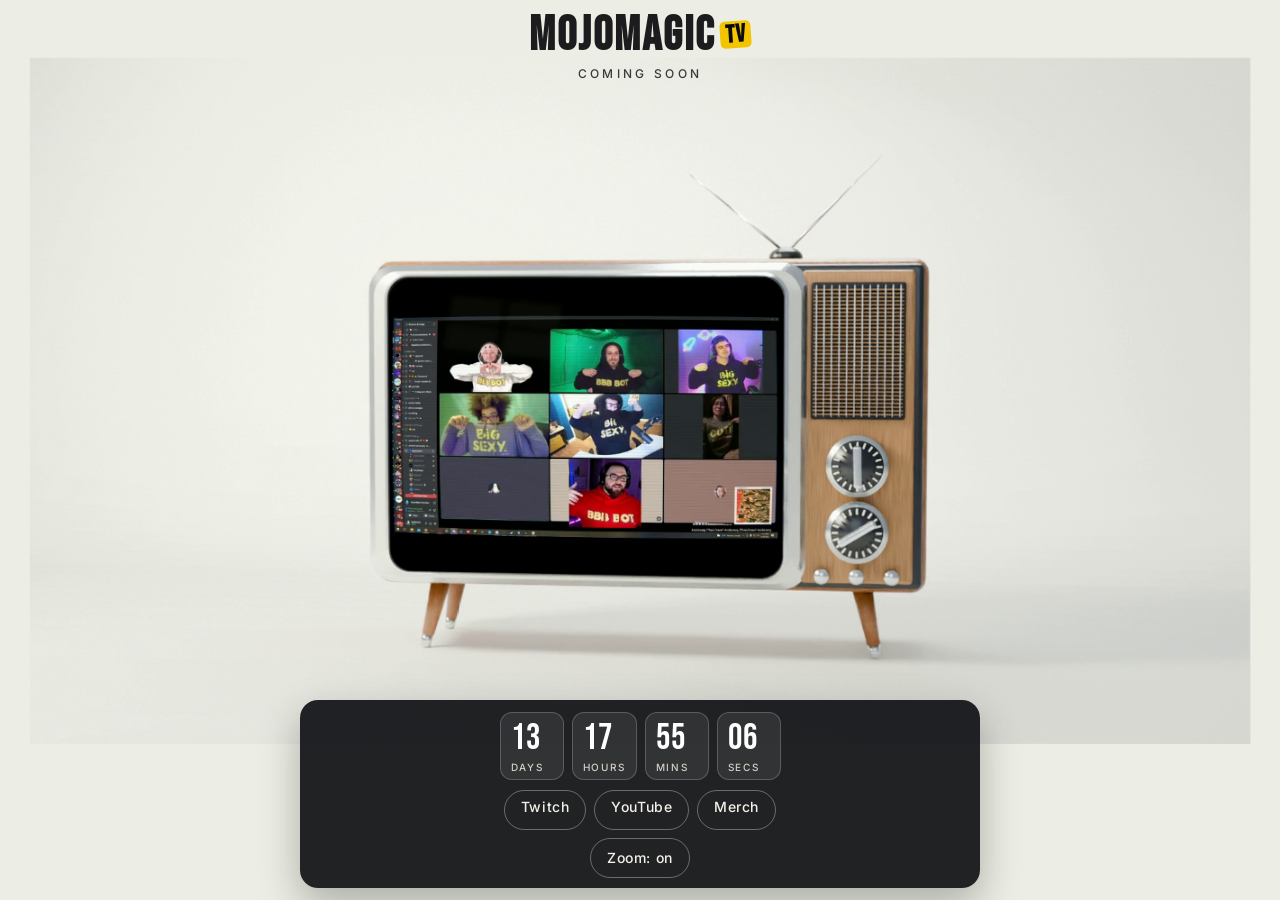
==== index.html @ ade54f87 "Use the v8 Twitch trailer as the coming-soon background. The trailer already shows the white room an" ====
<!doctype html>
<html lang="en">
<head>
<meta charset="utf-8" />
<meta name="viewport" content="width=device-width, initial-scale=1" />
<title>MojoMagicTV, Coming Soon</title>
<meta name="description" content="MojoMagicTV's new home on the web is coming soon. Catch the streams on Twitch and YouTube, and grab merch in the meantime." />
<meta name="theme-color" content="#f7f6f3" />
<meta property="og:title" content="MojoMagicTV, Coming Soon" />
<meta property="og:description" content="MojoMagicTV's new home on the web is coming soon." />
<link rel="icon" href="data:image/svg+xml,<svg xmlns='http://www.w3.org/2000/svg' viewBox='0 0 32 32'><rect width='32' height='32' rx='7' fill='%23F2C500'/><text x='16' y='23' font-family='Arial Black,Arial' font-weight='900' font-size='17' text-anchor='middle' fill='%23111'>M</text></svg>" />
<link rel="preload" href="assets/fonts/bebas-neue-latin-400-normal.woff2" as="font" type="font/woff2" crossorigin />
<link rel="stylesheet" href="assets/style.css" />
<script>
try {
  document.documentElement.classList.add(localStorage.getItem('mojo:zoom') === 'paused' ? 'zoom-paused' : 'zoom-on');
} catch (e) {
  document.documentElement.classList.add('zoom-on');
}
</script>
</head>
<body>
  <!-- V8 already shows the white room and CRT. It fills this stage at its own 16:9 frame.
       Zoom is the whole stage, not the countdown or the links.
       Approximate cycle: 15s in, 15s out, scale 1 to 1.11, ease-in-out. -->
  <div class="room-frame">
    <div class="room-stage" data-stage data-zoom-from="1" data-zoom-to="1.11" data-zoom-leg-ms="15000">
      <img class="scene__poster" data-poster src="media/trailer_v8_poster.jpg" alt="" />
      <video class="scene__video" data-video muted autoplay loop playsinline webkit-playsinline preload="metadata" poster="media/trailer_v8_poster.jpg" aria-label="MojoMagicTV Twitch trailer">
        <source src="media/trailer_v8_1080_web_le15.mp4" type="video/mp4" />
      </video>
      <p class="scene__fallback" data-fallback hidden>Preview unavailable</p>
    </div>
  </div>

  <header class="brand">
    <h1 class="title"><span class="wordmark" role="img" aria-label="MojoMagicTV"><span class="wordmark__main" aria-hidden="true">MOJO<span class="wordmark__magic">MAGIC</span></span><span class="wordmark__tv" aria-hidden="true">TV</span></span></h1>
    <p class="sub">Coming Soon</p>
  </header>

  <div class="dock">
    <!-- Go-live countdown: fixed end = Dec 19, 2026 6:00 PM EST (2026-12-19T23:00:00Z). Not rolling. -->
    <div class="countdown" id="countdown" role="timer" aria-live="polite" aria-atomic="true"
         data-start="2026-11-06T00:20:19-05:00"
         data-end="2026-12-19T18:00:00-05:00">
      <div class="countdown__unit"><span class="countdown__num" data-part="days">50</span><span class="countdown__label">Days</span></div>
      <div class="countdown__unit"><span class="countdown__num" data-part="hours">00</span><span class="countdown__label">Hours</span></div>
      <div class="countdown__unit"><span class="countdown__num" data-part="mins">00</span><span class="countdown__label">Mins</span></div>
      <div class="countdown__unit"><span class="countdown__num" data-part="secs">00</span><span class="countdown__label">Secs</span></div>
    </div>
    <nav class="links" aria-label="MojoMagicTV links">
      <a class="btn" href="https://twitch.tv/mojomagictv" target="_blank" rel="noopener">Twitch</a>
      <a class="btn" href="https://www.youtube.com/@MoJoMagicTV" target="_blank" rel="noopener">YouTube</a>
      <a class="btn" href="https://mojo-shop.fourthwall.com" target="_blank" rel="noopener">Merch</a>
    </nav>
    <div class="controls">
      <button type="button" class="btn btn--ghost" data-motion aria-pressed="false">Zoom: on</button>
    </div>
  </div>
  <p class="sr" data-live aria-live="polite"></p>

  <script>
  (function () {
    var root = document.getElementById('countdown');
    if (!root) return;
    var endMs = Date.parse(root.getAttribute('data-end'));
    if (!isFinite(endMs)) return;
    var daysEl = root.querySelector('[data-part="days"]');
    var hoursEl = root.querySelector('[data-part="hours"]');
    var minsEl = root.querySelector('[data-part="mins"]');
    var secsEl = root.querySelector('[data-part="secs"]');
    function pad(n) { return n < 10 ? '0' + n : String(n); }
    function tick() {
      var left = endMs - Date.now();
      if (left <= 0) {
        root.outerHTML = '<p class="countdown__live" role="status">Going live</p>';
        return;
      }
      var totalSec = Math.floor(left / 1000);
      var days = Math.floor(totalSec / 86400);
      var hours = Math.floor((totalSec % 86400) / 3600);
      var mins = Math.floor((totalSec % 3600) / 60);
      var secs = totalSec % 60;
      daysEl.textContent = String(days);
      hoursEl.textContent = pad(hours);
      minsEl.textContent = pad(mins);
      secsEl.textContent = pad(secs);
      setTimeout(tick, 1000);
    }
    tick();
  })();
  </script>
  <script>
  (function () {
    var video = document.querySelector('[data-video]');
    var poster = document.querySelector('[data-poster]');
    var fallback = document.querySelector('[data-fallback]');
    var motionBtn = document.querySelector('[data-motion]');
    var live = document.querySelector('[data-live]');
    if (!video || !motionBtn) return;
    var reduceMq = window.matchMedia('(prefers-reduced-motion: reduce)');
    function reduced() { return !!(reduceMq && reduceMq.matches); }
    function say(text) { if (live) live.textContent = text; }
    function showFallback() {
      video.hidden = true;
      video.dataset.state = 'error';
      if (poster) poster.hidden = false;
      if (fallback) fallback.hidden = false;
      say('Preview image shown. The trailer did not play.');
    }
    function tryPlay() {
      var pending = video.play();
      if (pending && pending.catch) pending.catch(function () {});
    }
    video.muted = true;
    video.defaultMuted = true;
    video.loop = true;
    video.playsInline = true;
    video.volume = 0;
    video.addEventListener('playing', function () {
      video.dataset.state = 'playing';
      if (poster) poster.hidden = true;
      if (fallback) fallback.hidden = true;
    });
    video.addEventListener('error', showFallback);
    if (video.error) showFallback();
    else tryPlay();
    function paintMotion() {
      var paused = reduced() || document.documentElement.classList.contains('zoom-paused');
      motionBtn.setAttribute('aria-pressed', paused ? 'true' : 'false');
      motionBtn.textContent = paused ? 'Zoom: paused' : 'Zoom: on';
      motionBtn.disabled = reduced();
      motionBtn.title = reduced() ? 'Zoom stays still because reduced motion is on.' : '';
    }
    motionBtn.addEventListener('click', function () {
      if (reduced()) return;
      var root = document.documentElement;
      var paused = !root.classList.contains('zoom-paused');
      root.classList.toggle('zoom-paused', paused);
      root.classList.toggle('zoom-on', !paused);
      try { localStorage.setItem('mojo:zoom', paused ? 'paused' : 'on'); } catch (e) {}
      paintMotion();
      say(paused ? 'Zoom paused.' : 'Zoom on.');
    });
    if (reduceMq.addEventListener) reduceMq.addEventListener('change', paintMotion);
    paintMotion();
    document.addEventListener('visibilitychange', function () {
      if (document.hidden) video.pause();
      else if (!video.hidden) tryPlay();
    });
  })();
  </script>
</body>
</html>
---- assets/style.css ----
@font-face { font-family: 'Bebas Neue'; font-weight: 400; font-display: swap; src: url(fonts/bebas-neue-latin-400-normal.woff2) format('woff2'); }
@font-face { font-family: 'Inter'; font-weight: 400; font-display: swap; src: url(fonts/inter-latin-400-normal.woff2) format('woff2'); }
@font-face { font-family: 'Inter'; font-weight: 500; font-display: swap; src: url(fonts/inter-latin-500-normal.woff2) format('woff2'); }

:root {
  --display: 'Bebas Neue', 'Oswald', 'Arial Narrow', sans-serif;
  --body: 'Inter', system-ui, -apple-system, 'Segoe UI', sans-serif;
  --ink: #f4f1ea;
  --muted: #d5d0c6;
  --accent: #F2C500;
  --dock: rgba(16, 17, 20, .92);
  --zoom-from: 1;
  --zoom-to: 1.11;
  --zoom-leg: 15s;
}

* { box-sizing: border-box; }
html, body { margin: 0; height: 100%; }
html { background: #eceee5; color: #1c1c1e; font-family: var(--body); }
body { min-height: 100%; min-height: 100svh; overflow: hidden; }

.sr { position: absolute; width: 1px; height: 1px; overflow: hidden; clip: rect(0 0 0 0); white-space: nowrap; }

/* Full-viewport stage. V8 is the white-room scene; contain keeps the whole 16:9 frame. */
.room-frame {
  position: fixed;
  inset: 0;
  overflow: hidden;
  z-index: 0;
  background: #eceee5;
}
.room-stage {
  position: absolute;
  inset: 0;
  background: #eceee5;
  transform-origin: 50% 50%;
  animation: room-zoom var(--zoom-leg) ease-in-out infinite alternate;
  will-change: transform;
}
.scene__video, .scene__poster {
  position: absolute;
  left: 0;
  right: 0;
  top: 58px;
  width: 100%;
  height: calc(100% - 214px);
  object-fit: contain;
  object-position: center center;
  background: transparent;
}
.scene__video { z-index: 1; }
.scene__poster { z-index: 0; }
.scene__fallback {
  position: absolute;
  left: 0;
  right: 0;
  bottom: 28%;
  z-index: 2;
  margin: 0;
  text-align: center;
  color: #1c1c1e;
  font-size: 13px;
  letter-spacing: .08em;
  text-transform: uppercase;
}
@keyframes room-zoom {
  from { transform: scale(var(--zoom-from)); }
  to { transform: scale(var(--zoom-to)); }
}
html.zoom-paused .room-stage { animation-play-state: paused; }

.brand {
  position: fixed;
  top: 0;
  left: 0;
  right: 0;
  z-index: 2;
  padding: 12px 16px 0;
  text-align: center;
  pointer-events: none;
}
.title { margin: 0; }
.wordmark { display: inline-flex; align-items: center; gap: .1em; line-height: 1; font-size: clamp(30px, 6vw, 48px); }
.wordmark__main { font-family: var(--display); font-size: 1em; letter-spacing: .04em; color: #1c1c1e; }
.wordmark__magic { color: #1c1c1e; }
.wordmark__tv {
  font-family: var(--display);
  font-size: .52em;
  letter-spacing: .04em;
  background: var(--accent);
  color: #0b0b0b;
  border-radius: .2em;
  padding: .08em .2em 0;
  transform: translateY(-.08em) rotate(-4deg);
}
.sub {
  margin: 6px 0 0;
  font-size: 12px;
  font-weight: 500;
  letter-spacing: .28em;
  text-transform: uppercase;
  color: #3a3a3d;
}

.dock {
  position: fixed;
  left: 50%;
  bottom: 12px;
  transform: translateX(-50%);
  z-index: 3;
  width: min(680px, calc(100% - 16px));
  padding: 12px 12px 10px;
  border-radius: 18px;
  background: var(--dock);
  color: var(--ink);
  box-shadow: 0 16px 40px rgba(0,0,0,.28);
}
.countdown {
  margin: 0 0 10px;
  display: flex;
  flex-wrap: wrap;
  justify-content: center;
  gap: 8px;
}
.countdown__unit {
  min-width: 64px;
  padding: 8px 10px 6px;
  border: 1px solid rgba(244,241,234,.22);
  border-radius: 12px;
  background: rgba(255,255,255,.08);
}
.countdown__num {
  display: block;
  font-family: var(--display);
  font-size: clamp(26px, 5vw, 36px);
  line-height: 1;
  letter-spacing: .04em;
  color: #fff;
}
.countdown__label {
  display: block;
  margin-top: 4px;
  font-size: 10px;
  font-weight: 500;
  letter-spacing: .18em;
  text-transform: uppercase;
  color: var(--muted);
}
.countdown__live {
  margin: 0 0 10px;
  text-align: center;
  font-size: 14px;
  font-weight: 500;
  letter-spacing: .22em;
  text-transform: uppercase;
  color: var(--accent);
}
.links, .controls { display: flex; flex-wrap: wrap; justify-content: center; gap: 8px; }
.controls { margin-top: 8px; }
.btn {
  min-height: 40px;
  padding: 8px 16px;
  border: 1px solid rgba(244,241,234,.35);
  border-radius: 999px;
  color: var(--ink);
  background: transparent;
  text-decoration: none;
  font: 500 14px/1.2 var(--body);
  letter-spacing: .04em;
  cursor: pointer;
}
.btn:hover, .btn:focus-visible { border-color: var(--accent); outline: none; }
.btn:focus-visible { outline: 3px solid var(--accent); outline-offset: 2px; }
.btn:disabled { opacity: .55; cursor: default; }

@media (max-width: 380px) {
  .wordmark { font-size: 28px; }
  .sub { letter-spacing: .18em; font-size: 11px; }
  .countdown__unit { min-width: 52px; padding: 6px 6px 5px; }
  .countdown__num { font-size: 24px; }
  .btn { padding: 8px 12px; }
  .dock { bottom: 8px; }
}
@media (max-height: 700px) {
  .brand { padding-top: 8px; }
  .wordmark { font-size: 28px; }
  .dock { padding: 8px; }
  .countdown { margin-bottom: 6px; }
  .scene__video, .scene__poster { top: 46px; height: calc(100% - 178px); }
}

@media (prefers-reduced-motion: reduce) {
  .room-stage { animation: none; transform: scale(1); }
  .btn { transition: none; }
}
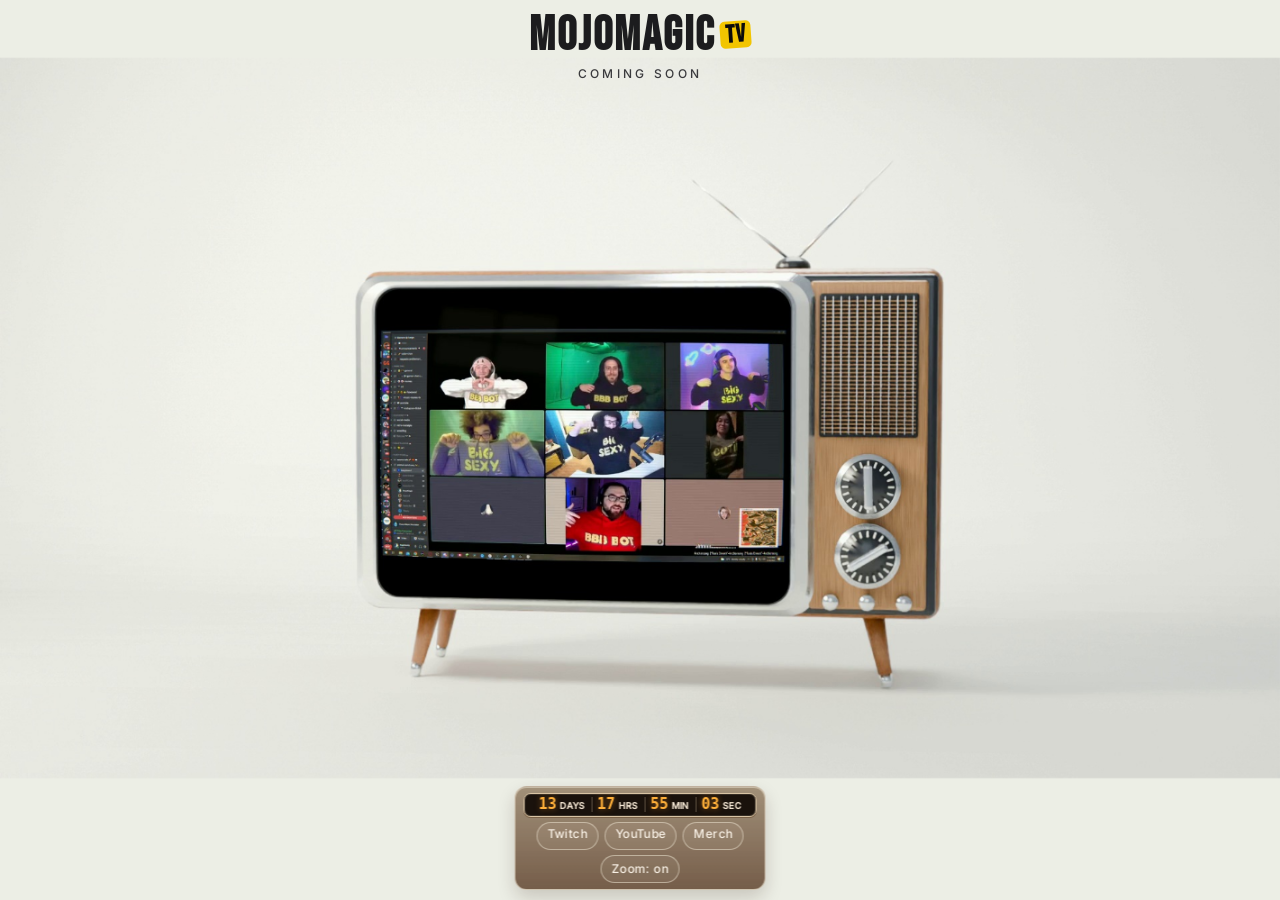
==== commit 9ace4efb: "Make the countdown a single smaller retro readout. Days, hours, minutes, and seconds stay on one amb" ====
--- a/index.html
+++ b/index.html
@@ -44,9 +44,9 @@
          data-start="2026-11-06T00:20:19-05:00"
          data-end="2026-12-19T18:00:00-05:00">
       <div class="countdown__unit"><span class="countdown__num" data-part="days">50</span><span class="countdown__label">Days</span></div>
-      <div class="countdown__unit"><span class="countdown__num" data-part="hours">00</span><span class="countdown__label">Hours</span></div>
-      <div class="countdown__unit"><span class="countdown__num" data-part="mins">00</span><span class="countdown__label">Mins</span></div>
-      <div class="countdown__unit"><span class="countdown__num" data-part="secs">00</span><span class="countdown__label">Secs</span></div>
+      <div class="countdown__unit"><span class="countdown__num" data-part="hours">00</span><span class="countdown__label">Hrs</span></div>
+      <div class="countdown__unit"><span class="countdown__num" data-part="mins">00</span><span class="countdown__label">Min</span></div>
+      <div class="countdown__unit"><span class="countdown__num" data-part="secs">00</span><span class="countdown__label">Sec</span></div>
     </div>
     <nav class="links" aria-label="MojoMagicTV links">
       <a class="btn" href="https://twitch.tv/mojomagictv" target="_blank" rel="noopener">Twitch</a>
--- a/assets/style.css
+++ b/assets/style.css
@@ -41,9 +41,9 @@
   position: absolute;
   left: 0;
   right: 0;
-  top: 58px;
+  top: 52px;
   width: 100%;
-  height: calc(100% - 214px);
+  height: calc(100% - 168px);
   object-fit: contain;
   object-position: center center;
   background: transparent;
@@ -105,88 +105,110 @@
 .dock {
   position: fixed;
   left: 50%;
-  bottom: 12px;
+  bottom: 10px;
   transform: translateX(-50%);
   z-index: 3;
-  width: min(680px, calc(100% - 16px));
-  padding: 12px 12px 10px;
-  border-radius: 18px;
-  background: var(--dock);
-  color: var(--ink);
-  box-shadow: 0 16px 40px rgba(0,0,0,.28);
+  width: max-content;
+  max-width: calc(100% - 12px);
+  padding: 6px 8px 6px;
+  border-radius: 12px;
+  color: #f4eadc;
+  background:
+    linear-gradient(180deg, rgba(232, 206, 164, .28), rgba(92, 58, 32, .42)),
+    rgba(74, 48, 28, .62);
+  border: 1px solid rgba(236, 226, 208, .62);
+  box-shadow: 0 8px 18px rgba(42, 24, 10, .18), inset 0 1px 0 rgba(255, 248, 232, .4);
+  backdrop-filter: blur(3px);
 }
 .countdown {
-  margin: 0 0 10px;
+  margin: 0 auto 5px;
+  width: max-content;
+  max-width: 100%;
   display: flex;
-  flex-wrap: wrap;
+  flex-wrap: nowrap;
+  align-items: baseline;
   justify-content: center;
-  gap: 8px;
+  gap: 0;
+  padding: 3px 8px 4px;
+  border-radius: 7px;
+  background: #1a120c;
+  border: 1px solid #d9c4a4;
+  box-shadow: inset 0 0 0 1px rgba(255, 236, 206, .12), 0 1px 0 rgba(90, 58, 28, .45);
 }
 .countdown__unit {
-  min-width: 64px;
-  padding: 8px 10px 6px;
-  border: 1px solid rgba(244,241,234,.22);
-  border-radius: 12px;
-  background: rgba(255,255,255,.08);
-}
+  display: inline-flex;
+  flex: 0 0 auto;
+  align-items: baseline;
+  gap: 3px;
+  min-width: 0;
+  padding: 0 6px;
+  border: 0;
+  background: none;
+}
+.countdown__unit + .countdown__unit { box-shadow: inset 1px 0 0 rgba(217, 196, 164, .35); }
 .countdown__num {
-  display: block;
-  font-family: var(--display);
-  font-size: clamp(26px, 5vw, 36px);
+  display: inline;
+  font-family: ui-monospace, "SFMono-Regular", Menlo, Consolas, monospace;
+  font-size: 15px;
+  font-weight: 600;
+  font-variant-numeric: tabular-nums;
   line-height: 1;
+  letter-spacing: 0;
+  color: #ffb03a;
+  text-shadow: 0 0 6px rgba(255, 160, 48, .45);
+}
+.countdown__label {
+  display: inline;
+  margin: 0;
+  font-size: 9px;
+  font-weight: 600;
   letter-spacing: .04em;
-  color: #fff;
-}
-.countdown__label {
-  display: block;
-  margin-top: 4px;
-  font-size: 10px;
-  font-weight: 500;
-  letter-spacing: .18em;
-  text-transform: uppercase;
-  color: var(--muted);
+  text-transform: uppercase;
+  color: #f0e2cf;
 }
 .countdown__live {
-  margin: 0 0 10px;
+  margin: 0 auto 5px;
   text-align: center;
-  font-size: 14px;
-  font-weight: 500;
-  letter-spacing: .22em;
-  text-transform: uppercase;
-  color: var(--accent);
-}
-.links, .controls { display: flex; flex-wrap: wrap; justify-content: center; gap: 8px; }
-.controls { margin-top: 8px; }
+  font-size: 12px;
+  font-weight: 600;
+  letter-spacing: .16em;
+  text-transform: uppercase;
+  color: #ffb03a;
+}
+.links, .controls { display: flex; flex-wrap: nowrap; justify-content: center; gap: 6px; }
+.controls { margin-top: 5px; }
 .btn {
-  min-height: 40px;
-  padding: 8px 16px;
-  border: 1px solid rgba(244,241,234,.35);
+  min-height: 28px;
+  padding: 4px 10px;
+  border: 1px solid rgba(236, 226, 208, .55);
   border-radius: 999px;
-  color: var(--ink);
-  background: transparent;
+  color: #f7efe4;
+  background: rgba(255, 248, 236, .06);
   text-decoration: none;
-  font: 500 14px/1.2 var(--body);
-  letter-spacing: .04em;
+  font: 500 12px/1.2 var(--body);
+  letter-spacing: .03em;
   cursor: pointer;
 }
 .btn:hover, .btn:focus-visible { border-color: var(--accent); outline: none; }
 .btn:focus-visible { outline: 3px solid var(--accent); outline-offset: 2px; }
 .btn:disabled { opacity: .55; cursor: default; }
 
-@media (max-width: 380px) {
+@media (max-width: 390px) {
   .wordmark { font-size: 28px; }
   .sub { letter-spacing: .18em; font-size: 11px; }
-  .countdown__unit { min-width: 52px; padding: 6px 6px 5px; }
-  .countdown__num { font-size: 24px; }
-  .btn { padding: 8px 12px; }
+  .countdown { padding: 3px 4px 4px; }
+  .countdown__unit { padding: 0 4px; gap: 2px; }
+  .countdown__num { font-size: 13px; }
+  .countdown__label { font-size: 8px; letter-spacing: .02em; }
+  .btn { padding: 4px 8px; }
   .dock { bottom: 8px; }
 }
 @media (max-height: 700px) {
   .brand { padding-top: 8px; }
   .wordmark { font-size: 28px; }
-  .dock { padding: 8px; }
-  .countdown { margin-bottom: 6px; }
-  .scene__video, .scene__poster { top: 46px; height: calc(100% - 178px); }
+  .dock { padding: 5px 6px; }
+  .countdown { margin-bottom: 4px; }
+  .scene__video, .scene__poster { top: 46px; height: calc(100% - 150px); }
 }
 
 @media (prefers-reduced-motion: reduce) {
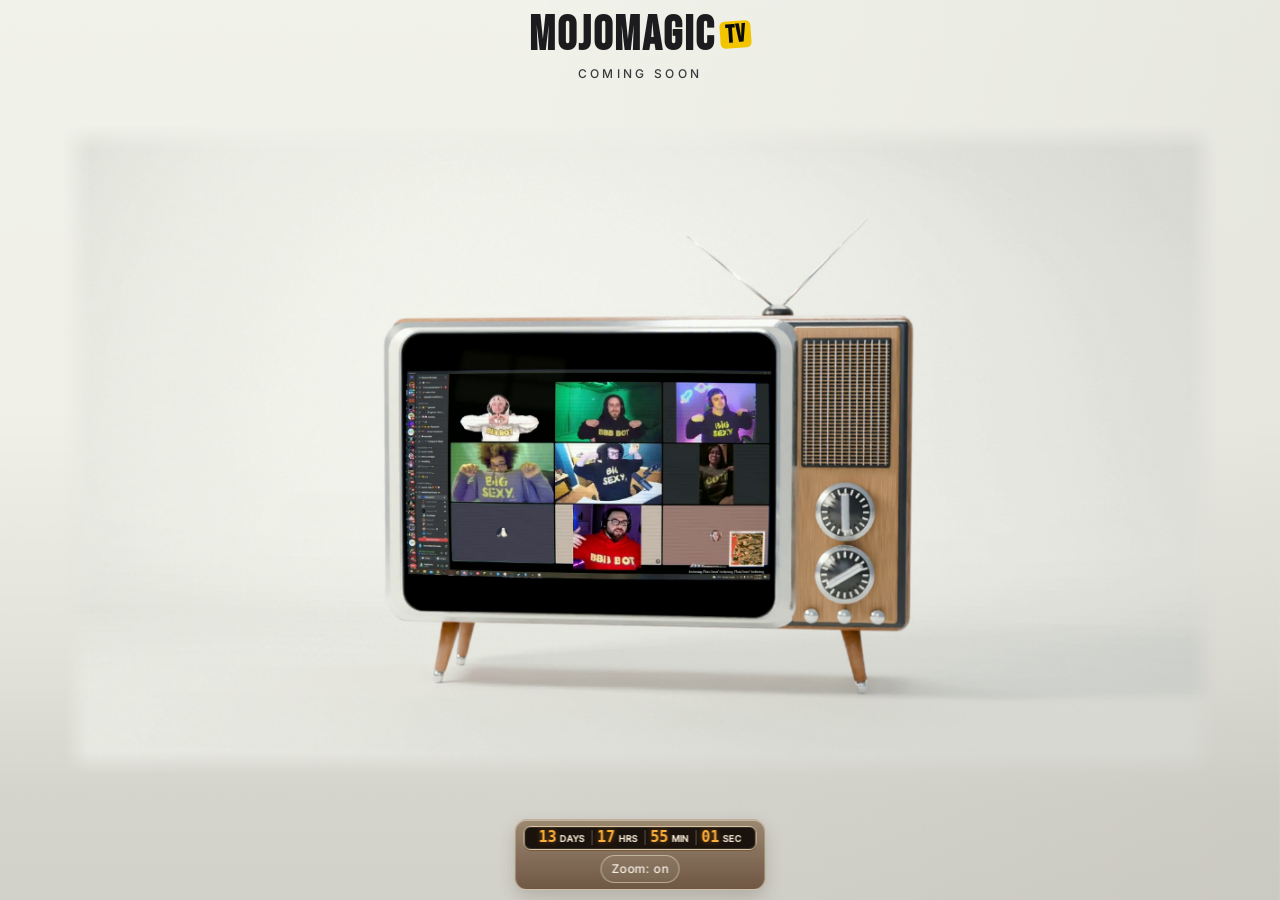
==== commit 8a1a4dd8: "Remove the social links and extend the white room to the viewport. The trailer stays at its own 16:9" ====
--- a/index.html
+++ b/index.html
@@ -4,7 +4,7 @@
 <meta charset="utf-8" />
 <meta name="viewport" content="width=device-width, initial-scale=1" />
 <title>MojoMagicTV, Coming Soon</title>
-<meta name="description" content="MojoMagicTV's new home on the web is coming soon. Catch the streams on Twitch and YouTube, and grab merch in the meantime." />
+<meta name="description" content="MojoMagicTV's new home on the web is coming soon." />
 <meta name="theme-color" content="#f7f6f3" />
 <meta property="og:title" content="MojoMagicTV, Coming Soon" />
 <meta property="og:description" content="MojoMagicTV's new home on the web is coming soon." />
@@ -20,16 +20,18 @@
 </script>
 </head>
 <body>
-  <!-- V8 already shows the white room and CRT. It fills this stage at its own 16:9 frame.
-       Zoom is the whole stage, not the countdown or the links.
+  <!-- V8 keeps its own 16:9 frame. The stage field continues the room past that frame.
+       Zoom is the whole stage, not the countdown.
        Approximate cycle: 15s in, 15s out, scale 1 to 1.11, ease-in-out. -->
   <div class="room-frame">
     <div class="room-stage" data-stage data-zoom-from="1" data-zoom-to="1.11" data-zoom-leg-ms="15000">
-      <img class="scene__poster" data-poster src="media/trailer_v8_poster.jpg" alt="" />
-      <video class="scene__video" data-video muted autoplay loop playsinline webkit-playsinline preload="metadata" poster="media/trailer_v8_poster.jpg" aria-label="MojoMagicTV Twitch trailer">
-        <source src="media/trailer_v8_1080_web_le15.mp4" type="video/mp4" />
-      </video>
-      <p class="scene__fallback" data-fallback hidden>Preview unavailable</p>
+      <div class="scene">
+        <img class="scene__poster" data-poster src="media/trailer_v8_poster.jpg" alt="" />
+        <video class="scene__video" data-video muted autoplay loop playsinline webkit-playsinline preload="metadata" poster="media/trailer_v8_poster.jpg" aria-label="MojoMagicTV Twitch trailer">
+          <source src="media/trailer_v8_1080_web_le15.mp4" type="video/mp4" />
+        </video>
+        <p class="scene__fallback" data-fallback hidden>Preview unavailable</p>
+      </div>
     </div>
   </div>
 
@@ -48,11 +50,6 @@
       <div class="countdown__unit"><span class="countdown__num" data-part="mins">00</span><span class="countdown__label">Min</span></div>
       <div class="countdown__unit"><span class="countdown__num" data-part="secs">00</span><span class="countdown__label">Sec</span></div>
     </div>
-    <nav class="links" aria-label="MojoMagicTV links">
-      <a class="btn" href="https://twitch.tv/mojomagictv" target="_blank" rel="noopener">Twitch</a>
-      <a class="btn" href="https://www.youtube.com/@MoJoMagicTV" target="_blank" rel="noopener">YouTube</a>
-      <a class="btn" href="https://mojo-shop.fourthwall.com" target="_blank" rel="noopener">Merch</a>
-    </nav>
     <div class="controls">
       <button type="button" class="btn btn--ghost" data-motion aria-pressed="false">Zoom: on</button>
     </div>
--- a/assets/style.css
+++ b/assets/style.css
@@ -16,36 +16,51 @@
 
 * { box-sizing: border-box; }
 html, body { margin: 0; height: 100%; }
-html { background: #eceee5; color: #1c1c1e; font-family: var(--body); }
+html { background: #e4e3db; color: #1c1c1e; font-family: var(--body); }
 body { min-height: 100%; min-height: 100svh; overflow: hidden; }
 
 .sr { position: absolute; width: 1px; height: 1px; overflow: hidden; clip: rect(0 0 0 0); white-space: nowrap; }
 
-/* Full-viewport stage. V8 is the white-room scene; contain keeps the whole 16:9 frame. */
+/* Room field matches sampled v8 edge whites. The 16:9 frame sits inside it and feathers out. */
 .room-frame {
   position: fixed;
   inset: 0;
   overflow: hidden;
   z-index: 0;
-  background: #eceee5;
+  background: #e4e3db;
 }
 .room-stage {
   position: absolute;
   inset: 0;
-  background: #eceee5;
+  background:
+    linear-gradient(90deg, rgba(0,0,0,0) 40%, rgba(30,26,20,.045) 100%),
+    linear-gradient(180deg, #f1f2ea 0%, #f0f0e8 46%, #e4e3db 72%, #d6d5cd 88%, #d3d2ca 100%);
   transform-origin: 50% 50%;
   animation: room-zoom var(--zoom-leg) ease-in-out infinite alternate;
   will-change: transform;
 }
+.scene {
+  position: absolute;
+  left: 50%;
+  top: 50%;
+  width: min(90vw, calc(90vh * 16 / 9));
+  aspect-ratio: 16 / 9;
+  transform: translate(-50%, -50%);
+  -webkit-mask-image:
+    linear-gradient(90deg, transparent 0%, #000 2.2%, #000 97.8%, transparent 100%),
+    linear-gradient(transparent 0%, #000 3.5%, #000 96.5%, transparent 100%);
+  -webkit-mask-composite: source-in;
+  mask-image:
+    linear-gradient(90deg, transparent 0%, #000 2.2%, #000 97.8%, transparent 100%),
+    linear-gradient(transparent 0%, #000 3.5%, #000 96.5%, transparent 100%);
+  mask-composite: intersect;
+}
 .scene__video, .scene__poster {
   position: absolute;
-  left: 0;
-  right: 0;
-  top: 52px;
+  inset: 0;
   width: 100%;
-  height: calc(100% - 168px);
-  object-fit: contain;
-  object-position: center center;
+  height: 100%;
+  object-fit: fill;
   background: transparent;
 }
 .scene__video { z-index: 1; }
@@ -175,8 +190,7 @@
   text-transform: uppercase;
   color: #ffb03a;
 }
-.links, .controls { display: flex; flex-wrap: nowrap; justify-content: center; gap: 6px; }
-.controls { margin-top: 5px; }
+.controls { display: flex; flex-wrap: nowrap; justify-content: center; }
 .btn {
   min-height: 28px;
   padding: 4px 10px;
@@ -208,7 +222,7 @@
   .wordmark { font-size: 28px; }
   .dock { padding: 5px 6px; }
   .countdown { margin-bottom: 4px; }
-  .scene__video, .scene__poster { top: 46px; height: calc(100% - 150px); }
+  .scene { width: min(90vw, calc(84vh * 16 / 9)); }
 }
 
 @media (prefers-reduced-motion: reduce) {
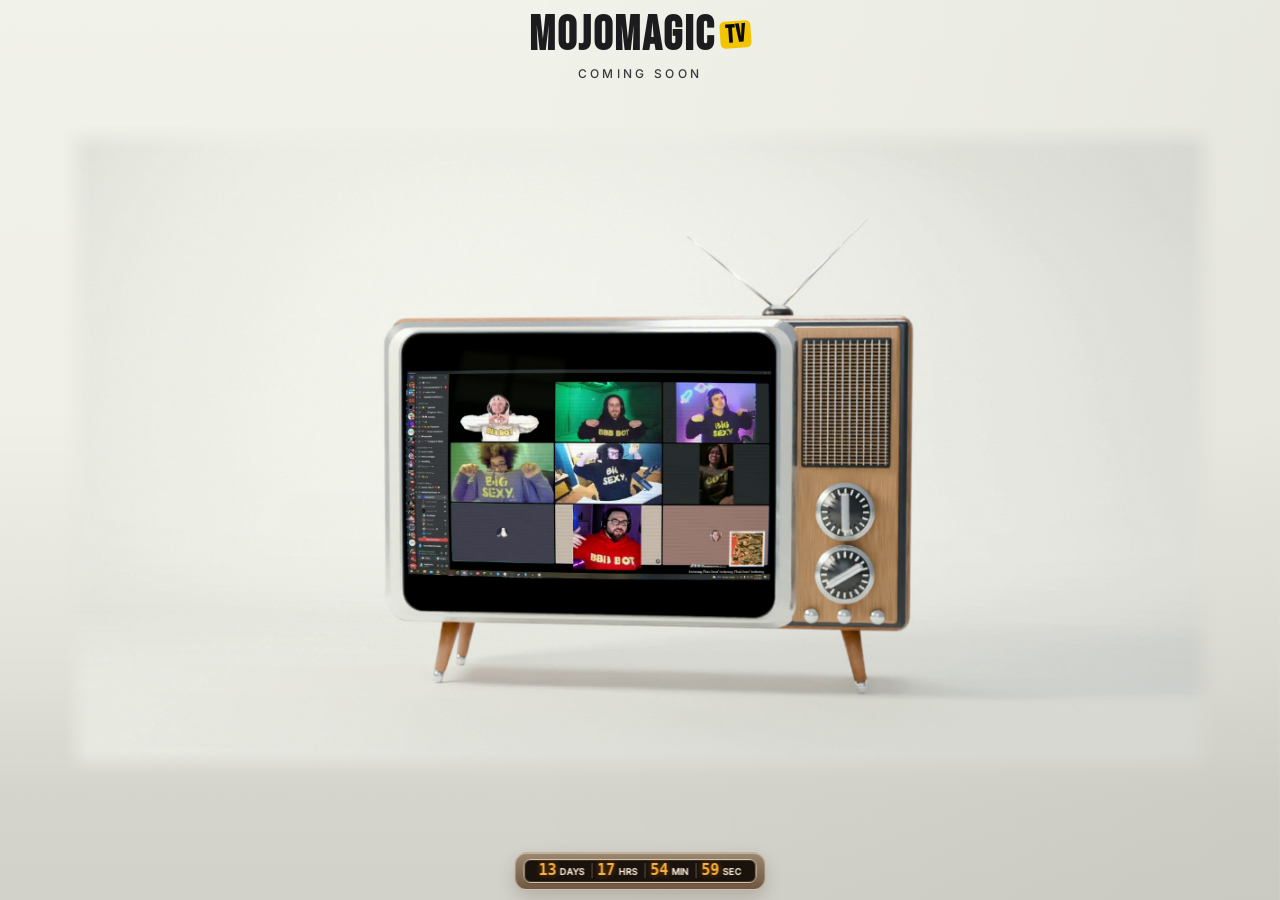
==== commit 392eaaab: "Remove the zoom control and keep the automatic scene zoom. The original trailer stays the background" ====
--- a/index.html
+++ b/index.html
@@ -11,13 +11,6 @@
 <link rel="icon" href="data:image/svg+xml,<svg xmlns='http://www.w3.org/2000/svg' viewBox='0 0 32 32'><rect width='32' height='32' rx='7' fill='%23F2C500'/><text x='16' y='23' font-family='Arial Black,Arial' font-weight='900' font-size='17' text-anchor='middle' fill='%23111'>M</text></svg>" />
 <link rel="preload" href="assets/fonts/bebas-neue-latin-400-normal.woff2" as="font" type="font/woff2" crossorigin />
 <link rel="stylesheet" href="assets/style.css" />
-<script>
-try {
-  document.documentElement.classList.add(localStorage.getItem('mojo:zoom') === 'paused' ? 'zoom-paused' : 'zoom-on');
-} catch (e) {
-  document.documentElement.classList.add('zoom-on');
-}
-</script>
 </head>
 <body>
   <!-- V8 keeps its own 16:9 frame. The stage field continues the room past that frame.
@@ -49,9 +42,6 @@
       <div class="countdown__unit"><span class="countdown__num" data-part="hours">00</span><span class="countdown__label">Hrs</span></div>
       <div class="countdown__unit"><span class="countdown__num" data-part="mins">00</span><span class="countdown__label">Min</span></div>
       <div class="countdown__unit"><span class="countdown__num" data-part="secs">00</span><span class="countdown__label">Sec</span></div>
-    </div>
-    <div class="controls">
-      <button type="button" class="btn btn--ghost" data-motion aria-pressed="false">Zoom: on</button>
     </div>
   </div>
   <p class="sr" data-live aria-live="polite"></p>
@@ -92,11 +82,8 @@
     var video = document.querySelector('[data-video]');
     var poster = document.querySelector('[data-poster]');
     var fallback = document.querySelector('[data-fallback]');
-    var motionBtn = document.querySelector('[data-motion]');
     var live = document.querySelector('[data-live]');
-    if (!video || !motionBtn) return;
-    var reduceMq = window.matchMedia('(prefers-reduced-motion: reduce)');
-    function reduced() { return !!(reduceMq && reduceMq.matches); }
+    if (!video) return;
     function say(text) { if (live) live.textContent = text; }
     function showFallback() {
       video.hidden = true;
@@ -122,25 +109,6 @@
     video.addEventListener('error', showFallback);
     if (video.error) showFallback();
     else tryPlay();
-    function paintMotion() {
-      var paused = reduced() || document.documentElement.classList.contains('zoom-paused');
-      motionBtn.setAttribute('aria-pressed', paused ? 'true' : 'false');
-      motionBtn.textContent = paused ? 'Zoom: paused' : 'Zoom: on';
-      motionBtn.disabled = reduced();
-      motionBtn.title = reduced() ? 'Zoom stays still because reduced motion is on.' : '';
-    }
-    motionBtn.addEventListener('click', function () {
-      if (reduced()) return;
-      var root = document.documentElement;
-      var paused = !root.classList.contains('zoom-paused');
-      root.classList.toggle('zoom-paused', paused);
-      root.classList.toggle('zoom-on', !paused);
-      try { localStorage.setItem('mojo:zoom', paused ? 'paused' : 'on'); } catch (e) {}
-      paintMotion();
-      say(paused ? 'Zoom paused.' : 'Zoom on.');
-    });
-    if (reduceMq.addEventListener) reduceMq.addEventListener('change', paintMotion);
-    paintMotion();
     document.addEventListener('visibilitychange', function () {
       if (document.hidden) video.pause();
       else if (!video.hidden) tryPlay();
--- a/assets/style.css
+++ b/assets/style.css
@@ -82,8 +82,6 @@
   from { transform: scale(var(--zoom-from)); }
   to { transform: scale(var(--zoom-to)); }
 }
-html.zoom-paused .room-stage { animation-play-state: paused; }
-
 .brand {
   position: fixed;
   top: 0;
@@ -136,7 +134,7 @@
   backdrop-filter: blur(3px);
 }
 .countdown {
-  margin: 0 auto 5px;
+  margin: 0 auto;
   width: max-content;
   max-width: 100%;
   display: flex;
@@ -190,23 +188,6 @@
   text-transform: uppercase;
   color: #ffb03a;
 }
-.controls { display: flex; flex-wrap: nowrap; justify-content: center; }
-.btn {
-  min-height: 28px;
-  padding: 4px 10px;
-  border: 1px solid rgba(236, 226, 208, .55);
-  border-radius: 999px;
-  color: #f7efe4;
-  background: rgba(255, 248, 236, .06);
-  text-decoration: none;
-  font: 500 12px/1.2 var(--body);
-  letter-spacing: .03em;
-  cursor: pointer;
-}
-.btn:hover, .btn:focus-visible { border-color: var(--accent); outline: none; }
-.btn:focus-visible { outline: 3px solid var(--accent); outline-offset: 2px; }
-.btn:disabled { opacity: .55; cursor: default; }
-
 @media (max-width: 390px) {
   .wordmark { font-size: 28px; }
   .sub { letter-spacing: .18em; font-size: 11px; }
@@ -214,18 +195,15 @@
   .countdown__unit { padding: 0 4px; gap: 2px; }
   .countdown__num { font-size: 13px; }
   .countdown__label { font-size: 8px; letter-spacing: .02em; }
-  .btn { padding: 4px 8px; }
   .dock { bottom: 8px; }
 }
 @media (max-height: 700px) {
   .brand { padding-top: 8px; }
   .wordmark { font-size: 28px; }
   .dock { padding: 5px 6px; }
-  .countdown { margin-bottom: 4px; }
   .scene { width: min(90vw, calc(84vh * 16 / 9)); }
 }
 
 @media (prefers-reduced-motion: reduce) {
   .room-stage { animation: none; transform: scale(1); }
-  .btn { transition: none; }
-}
+}
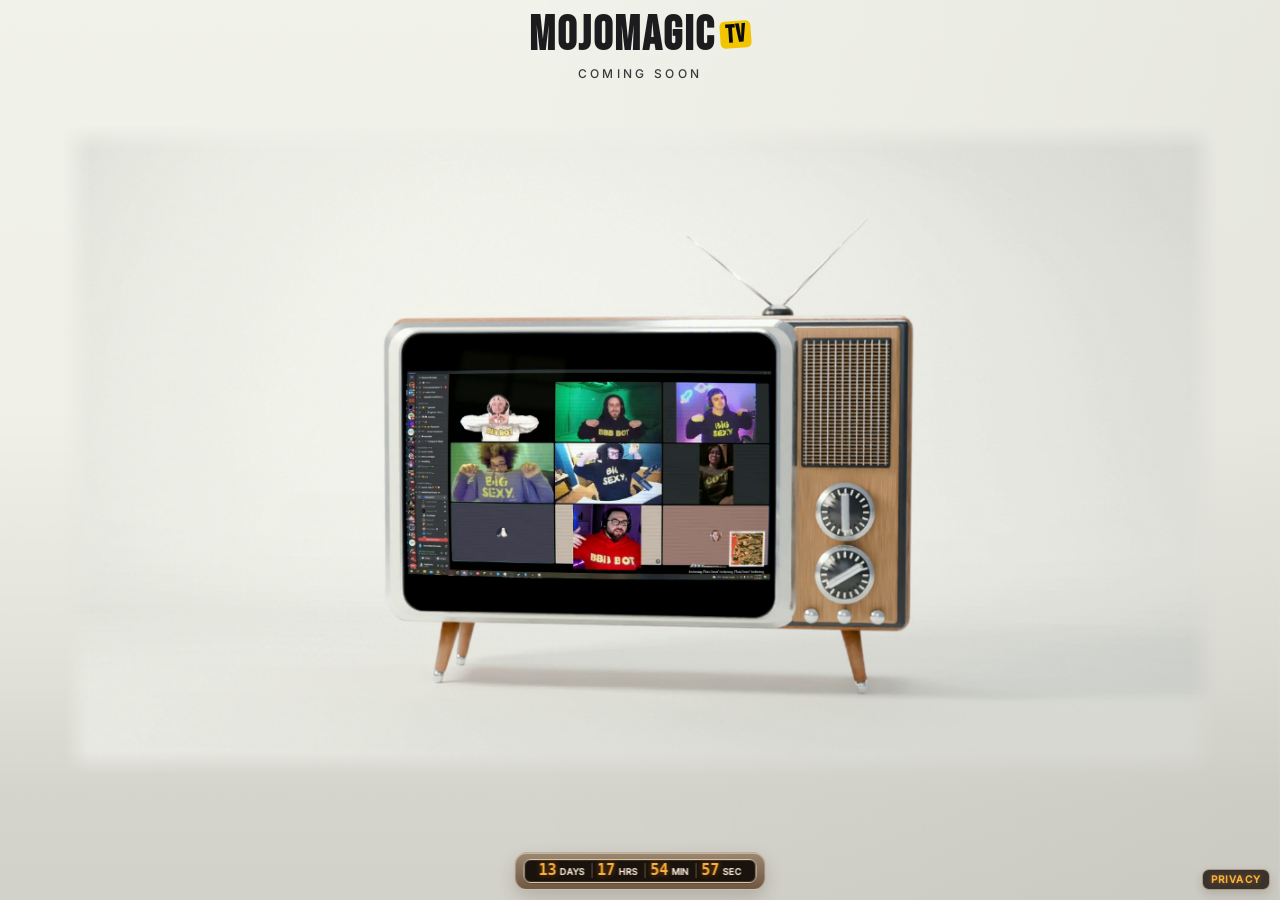
==== commit 22566706: "Add first-party visit stats and a Privacy page. A corner Privacy link loads the notice. The stats sc" ====
--- a/index.html
+++ b/index.html
@@ -45,6 +45,7 @@
     </div>
   </div>
   <p class="sr" data-live aria-live="polite"></p>
+  <a class="privacy-link" href="privacy.html">Privacy</a>
 
   <script>
   (function () {
@@ -115,5 +116,6 @@
     });
   })();
   </script>
+  <script src="assets/site-stats.js" data-endpoint="https://mojo-analytics-preview.mojomagictv.workers.dev/c" defer></script>
 </body>
 </html>
--- a/assets/style.css
+++ b/assets/style.css
@@ -207,3 +207,53 @@
 @media (prefers-reduced-motion: reduce) {
   .room-stage { animation: none; transform: scale(1); }
 }
+
+/* Privacy link: small corner tab, matches the countdown dock (wood + amber). */
+.privacy-link {
+  position: fixed;
+  right: 10px;
+  bottom: 10px;
+  z-index: 4;
+  padding: 3px 8px 4px;
+  border-radius: 7px;
+  font-size: 10px;
+  font-weight: 600;
+  letter-spacing: .12em;
+  text-transform: uppercase;
+  text-decoration: none;
+  color: #ffb03a;
+  text-shadow: 0 0 5px rgba(255, 160, 48, .35);
+  background: rgba(26, 18, 12, .82);
+  border: 1px solid rgba(217, 196, 164, .7);
+  box-shadow: 0 4px 10px rgba(42, 24, 10, .16);
+}
+.privacy-link:hover, .privacy-link:focus-visible { color: #ffd27a; outline: none; box-shadow: 0 0 0 2px rgba(255, 176, 58, .55); }
+@media (max-width: 560px) {
+  .privacy-link { bottom: 54px; right: 8px; font-size: 9px; padding: 2px 6px 3px; }
+}
+
+/* Privacy notice page */
+.notice-page { overflow: auto; }
+.notice {
+  position: relative;
+  z-index: 2;
+  max-width: 640px;
+  margin: 96px auto 60px;
+  padding: 18px 20px 16px;
+  border-radius: 12px;
+  color: #f0e2cf;
+  background: linear-gradient(180deg, rgba(232, 206, 164, .14), rgba(92, 58, 32, .25)), #1a120c;
+  border: 1px solid #d9c4a4;
+  box-shadow: 0 10px 24px rgba(42, 24, 10, .22), inset 0 1px 0 rgba(255, 248, 232, .25);
+  font-size: 14px;
+  line-height: 1.55;
+}
+.notice h2 { margin: 0 0 8px; font-family: var(--display); font-weight: 400; font-size: 28px; letter-spacing: .06em; color: #ffb03a; text-shadow: 0 0 6px rgba(255, 160, 48, .45); }
+.notice h3 { margin: 14px 0 4px; font-size: 12px; letter-spacing: .14em; text-transform: uppercase; color: #ffd27a; }
+.notice p, .notice ul { margin: 0 0 8px; }
+.notice ul { padding-left: 18px; }
+.notice a { color: #ffb03a; }
+.notice .back { display: inline-block; margin-top: 8px; font-size: 12px; letter-spacing: .12em; text-transform: uppercase; }
+.notice .small { font-size: 12px; color: #d5c8b4; }
+@media (max-width: 560px) { .notice { margin: 84px 10px 40px; padding: 14px; font-size: 13.5px; } }
+.notice-page .brand { position: absolute; }
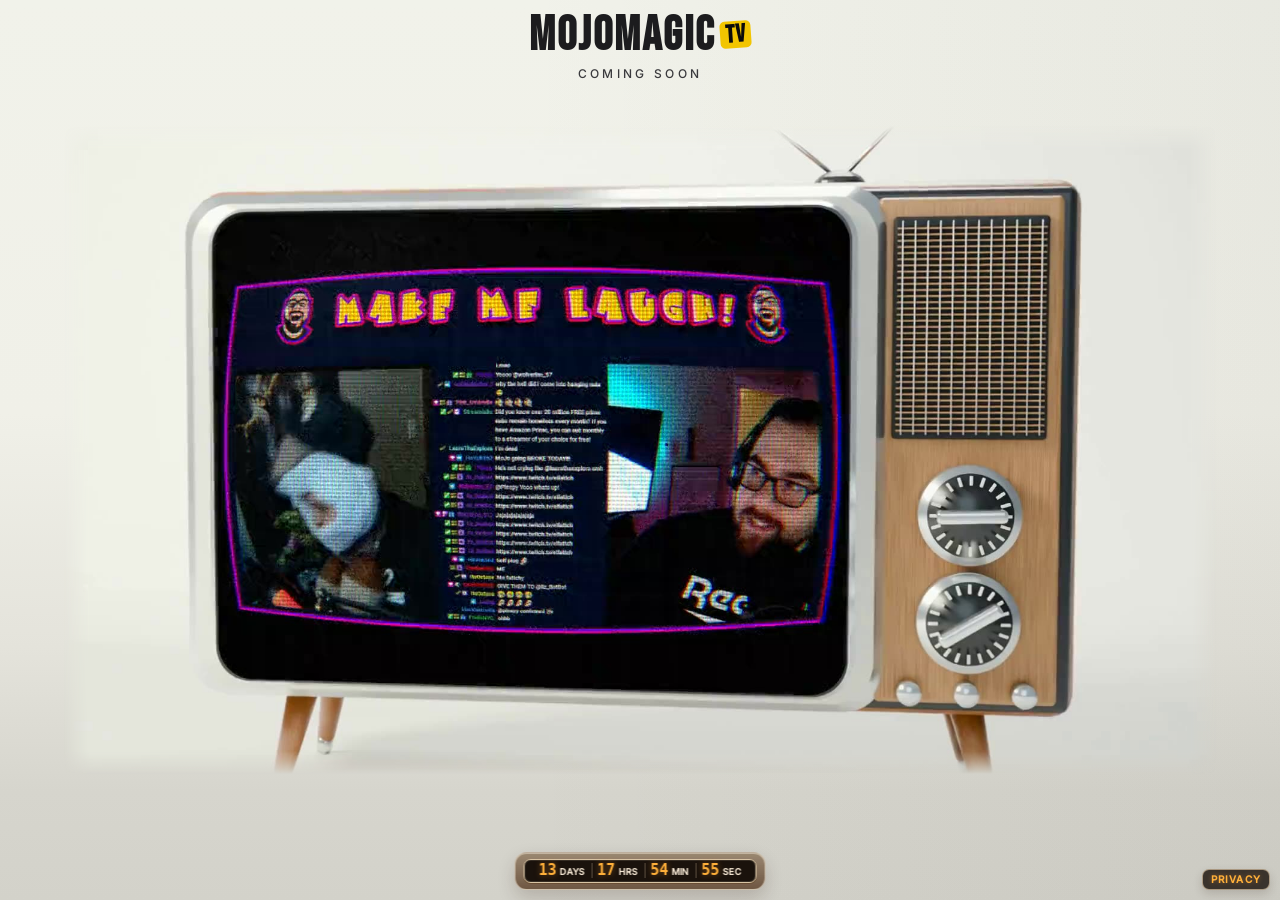
==== commit b18652c4: "Publish the CRT v9b trailer and its phase-locked zoom. Swap the countdown background to the new trai" ====
--- a/index.html
+++ b/index.html
@@ -15,13 +15,15 @@
 <body>
   <!-- V8 keeps its own 16:9 frame. The stage field continues the room past that frame.
        Zoom is the whole stage, not the countdown.
-       Approximate cycle: 15s in, 15s out, scale 1 to 1.11, ease-in-out. -->
+       Cycle: 15s (7.5s in, 7.5s out), 4 cycles per 60s video, scale 1 to 1.11, cosine ease-in-out.
+       Phase-locked to video.currentTime (JS below) so the zoom is at scale 1 at the video start and at its loop end.
+       CSS animation (7.5s legs) is only the fallback when JS is off. -->
   <div class="room-frame">
-    <div class="room-stage" data-stage data-zoom-from="1" data-zoom-to="1.11" data-zoom-leg-ms="15000">
+    <div class="room-stage" data-stage data-zoom-from="1" data-zoom-to="1.11" data-zoom-cycle-ms="15000" data-video-ms="60000">
       <div class="scene">
-        <img class="scene__poster" data-poster src="media/trailer_v8_poster.jpg" alt="" />
-        <video class="scene__video" data-video muted autoplay loop playsinline webkit-playsinline preload="metadata" poster="media/trailer_v8_poster.jpg" aria-label="MojoMagicTV Twitch trailer">
-          <source src="media/trailer_v8_1080_web_le15.mp4" type="video/mp4" />
+        <img class="scene__poster" data-poster src="media/trailer_v9_crt_poster.jpg" alt="" />
+        <video class="scene__video" data-video muted autoplay loop playsinline webkit-playsinline preload="metadata" poster="media/trailer_v9_crt_poster.jpg" aria-label="MojoMagicTV Twitch trailer">
+          <source src="media/trailer_v9b_crt_1080_web.mp4" type="video/mp4" />
         </video>
         <p class="scene__fallback" data-fallback hidden>Preview unavailable</p>
       </div>
@@ -116,6 +118,41 @@
     });
   })();
   </script>
+  <script>
+  (function () {
+    var stage = document.querySelector('[data-stage]');
+    var video = document.querySelector('[data-video]');
+    if (!stage) return;
+    if (window.matchMedia && window.matchMedia('(prefers-reduced-motion: reduce)').matches) return;
+    var from = parseFloat(stage.getAttribute('data-zoom-from')) || 1;
+    var to = parseFloat(stage.getAttribute('data-zoom-to')) || 1.11;
+    var cycle = (parseFloat(stage.getAttribute('data-zoom-cycle-ms')) || 15000) / 1000;
+    var total = (parseFloat(stage.getAttribute('data-video-ms')) || 60000) / 1000;
+    stage.setAttribute('data-zoom-sync', '');
+    var lastT = 0, anchor = null, started = false, t0 = performance.now();
+    function clock() {
+      // Normal: the video's own clock. A momentary stall/seek (readyState < 2, e.g. at the loop point) holds the last
+      // value so the zoom stays phase-locked. Only if the video failed/is hidden do we advance on a wall clock from
+      // the last known video time, wrapped to the same 60s loop.
+      if (video && video.readyState >= 2) started = true;
+      // video never became playable within 2s (blocked / unsupported): treat as failed -> wall-clock fallback
+      if (video && !video.hidden && !video.error && (started || performance.now() - t0 < 2000)) {
+        anchor = null;
+        if (video.readyState >= 2 || video.currentTime > 0) lastT = video.currentTime;
+        return lastT;
+      }
+      if (anchor === null) anchor = performance.now() - lastT * 1000;
+      return ((performance.now() - anchor) / 1000) % total;
+    }
+    function frame() {
+      var t = clock() % cycle;
+      var k = 0.5 - 0.5 * Math.cos(2 * Math.PI * t / cycle);
+      stage.style.transform = 'scale(' + (from + (to - from) * k).toFixed(5) + ')';
+      window.requestAnimationFrame(frame);
+    }
+    frame();
+  })();
+  </script>
   <script src="assets/site-stats.js" data-endpoint="https://mojo-analytics-preview.mojomagictv.workers.dev/c" defer></script>
 </body>
 </html>
--- a/assets/style.css
+++ b/assets/style.css
@@ -11,7 +11,7 @@
   --dock: rgba(16, 17, 20, .92);
   --zoom-from: 1;
   --zoom-to: 1.11;
-  --zoom-leg: 15s;
+  --zoom-leg: 7.5s;
 }
 
 * { box-sizing: border-box; }
@@ -78,6 +78,8 @@
   letter-spacing: .08em;
   text-transform: uppercase;
 }
+/* JS phase-locks the zoom to the video clock and sets transform inline; this animation is the no-JS fallback. */
+.room-stage[data-zoom-sync] { animation: none; }
 @keyframes room-zoom {
   from { transform: scale(var(--zoom-from)); }
   to { transform: scale(var(--zoom-to)); }
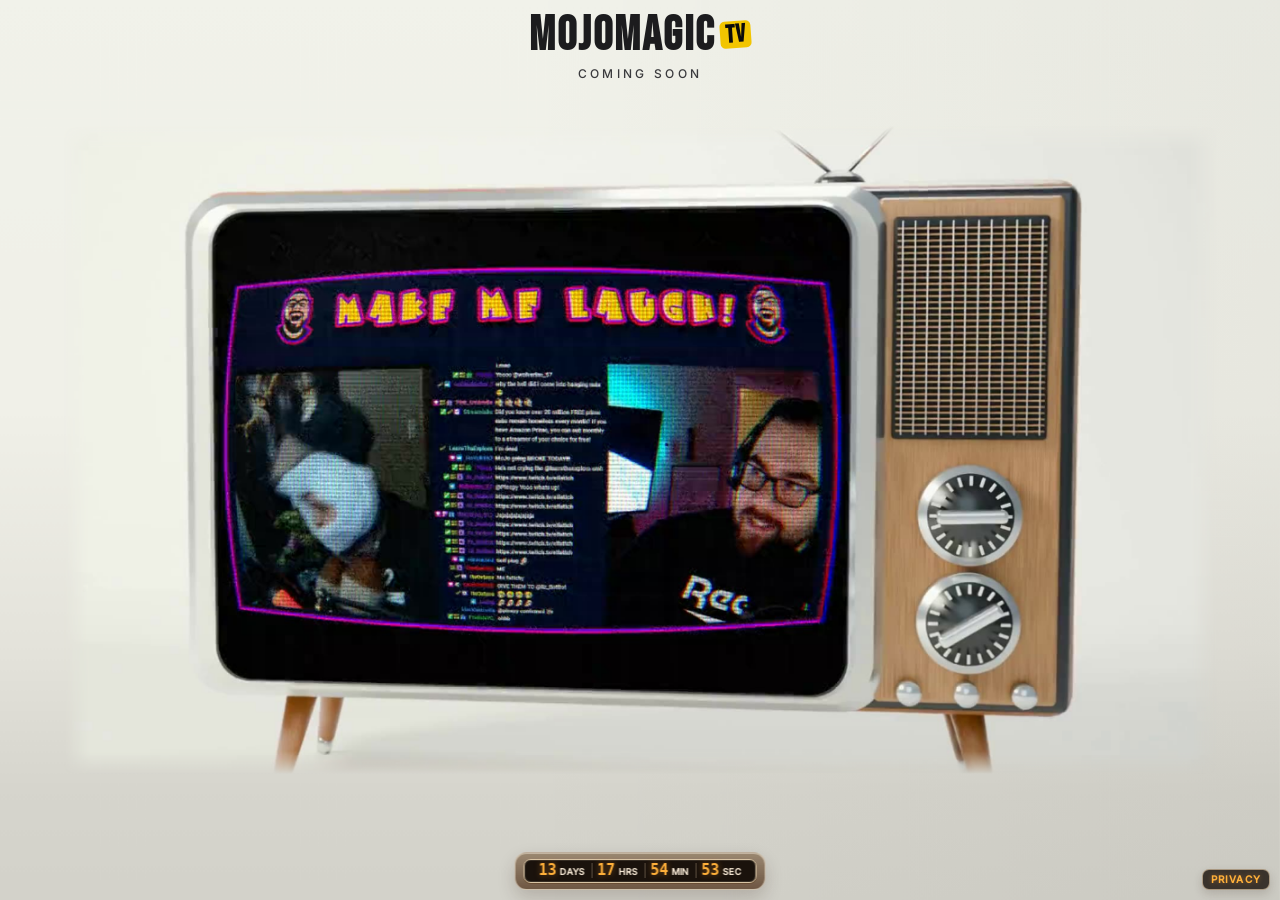
==== commit 09d3dbf1: "Publish the smoother v9d trailer loop. Point the countdown video at the new file. The zoom rests whi" ====
--- a/index.html
+++ b/index.html
@@ -16,14 +16,14 @@
   <!-- V8 keeps its own 16:9 frame. The stage field continues the room past that frame.
        Zoom is the whole stage, not the countdown.
        Cycle: 15s (7.5s in, 7.5s out), 4 cycles per 60s video, scale 1 to 1.11, cosine ease-in-out.
-       Phase-locked to video.currentTime (JS below) so the zoom is at scale 1 at the video start and at its loop end.
+       Phase-locked to video.currentTime (JS below): 3 zoom cycles of 17s over 0-51s, then it rests at scale 1 while the video's camera glides back to its opening framing, so the zoom is 1 at the video start and at its loop end.
        CSS animation (7.5s legs) is only the fallback when JS is off. -->
   <div class="room-frame">
-    <div class="room-stage" data-stage data-zoom-from="1" data-zoom-to="1.11" data-zoom-cycle-ms="15000" data-video-ms="60000">
+    <div class="room-stage" data-stage data-zoom-from="1" data-zoom-to="1.11" data-zoom-cycle-ms="17000" data-zoom-active-ms="51000" data-video-ms="60000">
       <div class="scene">
         <img class="scene__poster" data-poster src="media/trailer_v9_crt_poster.jpg" alt="" />
         <video class="scene__video" data-video muted autoplay loop playsinline webkit-playsinline preload="metadata" poster="media/trailer_v9_crt_poster.jpg" aria-label="MojoMagicTV Twitch trailer">
-          <source src="media/trailer_v9b_crt_1080_web.mp4" type="video/mp4" />
+          <source src="media/trailer_v9d_crt_1080_web.mp4" type="video/mp4" />
         </video>
         <p class="scene__fallback" data-fallback hidden>Preview unavailable</p>
       </div>
@@ -127,6 +127,7 @@
     var from = parseFloat(stage.getAttribute('data-zoom-from')) || 1;
     var to = parseFloat(stage.getAttribute('data-zoom-to')) || 1.11;
     var cycle = (parseFloat(stage.getAttribute('data-zoom-cycle-ms')) || 15000) / 1000;
+    var active = (parseFloat(stage.getAttribute('data-zoom-active-ms')) || 0) / 1000;  // zoom rests at scale 1 after this (the video's own camera return runs then)
     var total = (parseFloat(stage.getAttribute('data-video-ms')) || 60000) / 1000;
     stage.setAttribute('data-zoom-sync', '');
     var lastT = 0, anchor = null, started = false, t0 = performance.now();
@@ -145,7 +146,8 @@
       return ((performance.now() - anchor) / 1000) % total;
     }
     function frame() {
-      var t = clock() % cycle;
+      var c = clock();
+      var t = (active > 0 && c >= active) ? 0 : c % cycle;
       var k = 0.5 - 0.5 * Math.cos(2 * Math.PI * t / cycle);
       stage.style.transform = 'scale(' + (from + (to - from) * k).toFixed(5) + ')';
       window.requestAnimationFrame(frame);
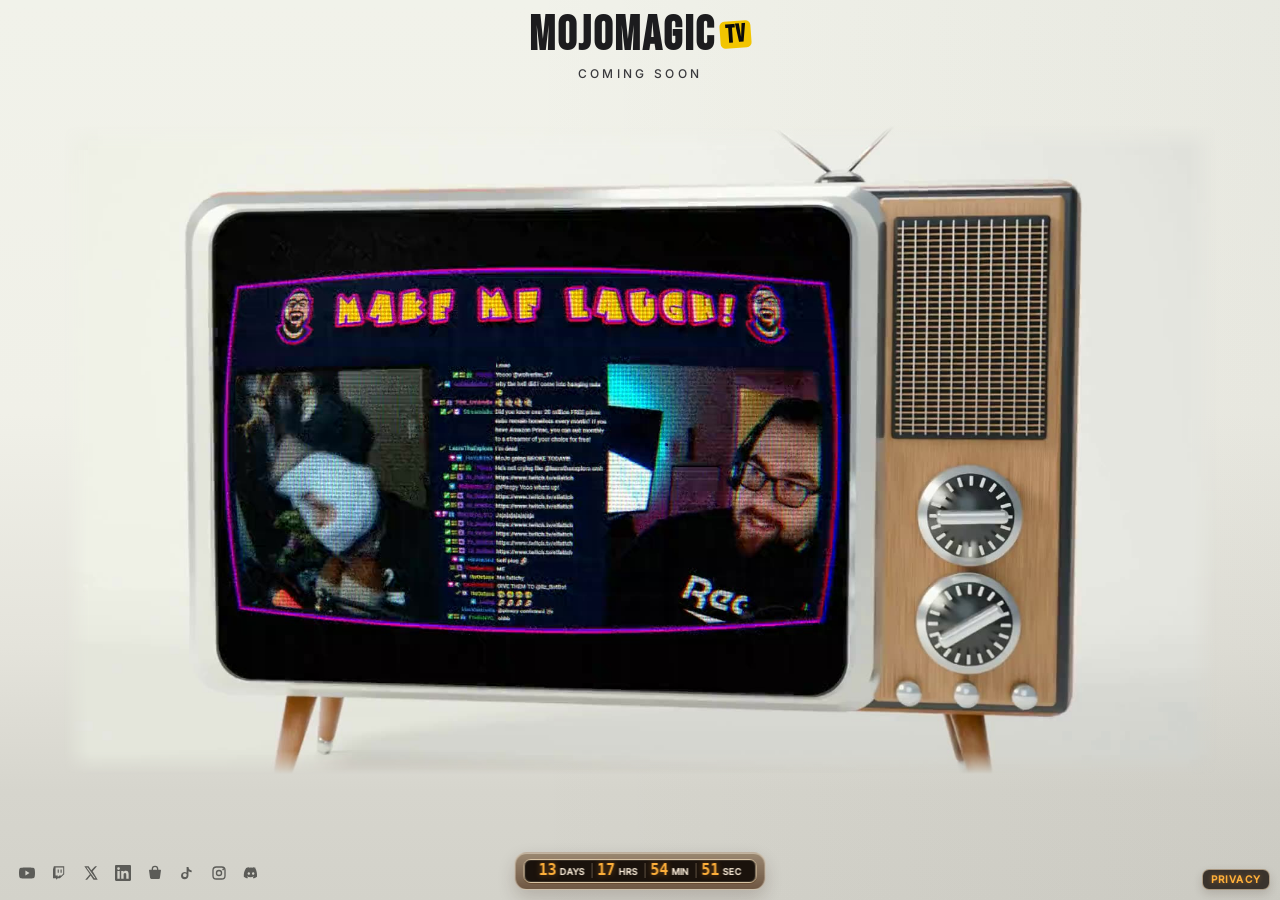
==== commit 120ff16c: "Add a muted social-link row to the coming-soon page." ====
--- a/index.html
+++ b/index.html
@@ -47,6 +47,32 @@
     </div>
   </div>
   <p class="sr" data-live aria-live="polite"></p>
+  <nav class="socials" aria-label="MojoMagicTV on the web">
+    <a href="https://www.youtube.com/@MoJoMagicTV" target="_blank" rel="noopener noreferrer" aria-label="YouTube (opens in a new tab)">
+      <svg viewBox="0 0 24 24" aria-hidden="true" focusable="false"><path d="M23.5 6.2a3 3 0 0 0-2.1-2.1C19.5 3.6 12 3.6 12 3.6s-7.5 0-9.4.5A3 3 0 0 0 .5 6.2 31 31 0 0 0 0 12a31 31 0 0 0 .5 5.8 3 3 0 0 0 2.1 2.1c1.9.5 9.4.5 9.4.5s7.5 0 9.4-.5a3 3 0 0 0 2.1-2.1A31 31 0 0 0 24 12a31 31 0 0 0-.5-5.8zM9.6 15.6V8.4L15.8 12z"/></svg>
+    </a>
+    <a href="https://www.twitch.tv/mojomagictv" target="_blank" rel="noopener noreferrer" aria-label="Twitch (opens in a new tab)">
+      <svg viewBox="0 0 24 24" aria-hidden="true" focusable="false"><path d="M4.3 2 3 6.2v13.5h4.6V22l2.6-2.3h3.2L19.8 14V2H4.3zm14 11.2-2.6 2.6h-3.2l-2.3 2.3v-2.3H6.8V3.7h11.5v9.5zM16 6.8h-1.7v5H16v-5zm-4.3 0H10v5h1.7v-5z"/></svg>
+    </a>
+    <a href="https://x.com/MoJoMagicTV1" target="_blank" rel="noopener noreferrer" aria-label="X (opens in a new tab)">
+      <svg viewBox="0 0 24 24" aria-hidden="true" focusable="false"><path d="M18.2 2H21l-6.5 7.4L22 22h-6.2l-4.3-6.3L6.2 22H3.4l7-8L2 2h6.4l3.9 5.8L18.2 2zm-1.1 18h1.7L7 3.9H5.1L17.1 20z"/></svg>
+    </a>
+    <a href="https://www.linkedin.com/in/mahmoud-qasim-agha/" target="_blank" rel="noopener noreferrer" aria-label="LinkedIn (opens in a new tab)">
+      <svg viewBox="0 0 24 24" aria-hidden="true" focusable="false"><path d="M20.45 20.45h-3.56v-5.57c0-1.33-.03-3.04-1.85-3.04-1.85 0-2.14 1.45-2.14 2.94v5.67H9.35V9h3.41v1.56h.05c.48-.9 1.64-1.85 3.37-1.85 3.6 0 4.27 2.37 4.27 5.46v6.28zM5.34 7.43a2.06 2.06 0 1 1 0-4.13 2.06 2.06 0 0 1 0 4.13zM7.12 20.45H3.56V9h3.56v11.45zM22.23 0H1.77C.79 0 0 .77 0 1.73v20.54C0 23.23.79 24 1.77 24h20.46c.98 0 1.77-.77 1.77-1.73V1.73C24 .77 23.21 0 22.23 0z"/></svg>
+    </a>
+    <a href="https://mojo-shop.fourthwall.com" target="_blank" rel="noopener noreferrer" aria-label="Merch store (opens in a new tab)">
+      <svg viewBox="0 0 24 24" aria-hidden="true" focusable="false"><path d="M7 7V6a5 5 0 0 1 10 0v1h3.2c.5 0 .9.5.8 1l-1.6 11A2 2 0 0 1 17.4 21H6.6a2 2 0 0 1-2-1.7L3 8c-.1-.5.3-1 .8-1H7zm2 0h6V6a3 3 0 0 0-6 0v1z"/></svg>
+    </a>
+    <a href="https://www.tiktok.com/@mojomagictv" target="_blank" rel="noopener noreferrer" aria-label="TikTok (opens in a new tab)">
+      <svg viewBox="0 0 24 24" aria-hidden="true" focusable="false"><path d="M14.2 3c.4 3.2 1.9 4.8 4.8 5.1v2.6c-1.6 0-3.1-.5-4.8-1.5v6.6c0 3.5-2.5 5.7-5.9 5.7A5.7 5.7 0 0 1 3 16.1a5.7 5.7 0 0 1 8.4-5v2.8a3 3 0 0 0-2.6-1.4 2.8 2.8 0 0 0-2.8 2.8 2.8 2.8 0 0 0 2.8 2.8c1.6 0 2.6-1 2.6-2.8V3h2.8z"/></svg>
+    </a>
+    <a href="https://www.instagram.com/mojomagictv/" target="_blank" rel="noopener noreferrer" aria-label="Instagram (opens in a new tab)">
+      <svg viewBox="0 0 24 24" aria-hidden="true" focusable="false"><path d="M8 2h8a6 6 0 0 1 6 6v8a6 6 0 0 1-6 6H8a6 6 0 0 1-6-6V8a6 6 0 0 1 6-6zm0 2a4 4 0 0 0-4 4v8a4 4 0 0 0 4 4h8a4 4 0 0 0 4-4V8a4 4 0 0 0-4-4H8zm10.2 1.3a1.3 1.3 0 1 1 0 2.6 1.3 1.3 0 0 1 0-2.6zM12 7.2A4.8 4.8 0 1 1 12 16.8 4.8 4.8 0 0 1 12 7.2zm0 2A2.8 2.8 0 1 0 12 14.8 2.8 2.8 0 0 0 12 9.2z"/></svg>
+    </a>
+    <a href="https://discord.gg/ma5ysW2Vpy" target="_blank" rel="noopener noreferrer" aria-label="Discord (opens in a new tab)">
+      <svg viewBox="0 0 24 24" aria-hidden="true" focusable="false"><path d="M19.3 4.6A17 17 0 0 0 15 3.3l-.4.8a15 15 0 0 1 3.3 1.3 13 13 0 0 0-12 0A15 15 0 0 1 9.3 4L9 3.3A17 17 0 0 0 4.7 4.6C1.7 9 1 13.3 1.2 17.6a17 17 0 0 0 5.2 2.6l1-1.7a11 11 0 0 1-1.6-.8l.4-.3c3.2 1.5 6.7 1.5 9.8 0l.4.3c-.5.3-1 .6-1.6.8l1 1.7a17 17 0 0 0 5.2-2.6c.4-4.7-.6-8.9-2.7-13zM8.7 14.8c-1 0-1.8-.9-1.8-2s.8-2 1.8-2 1.8.9 1.8 2-.8 2-1.8 2zm6.6 0c-1 0-1.8-.9-1.8-2s.8-2 1.8-2 1.8.9 1.8 2-.8 2-1.8 2z"/></svg>
+    </a>
+  </nav>
   <a class="privacy-link" href="privacy.html">Privacy</a>
 
   <script>
--- a/assets/style.css
+++ b/assets/style.css
@@ -259,3 +259,61 @@
 .notice .small { font-size: 12px; color: #d5c8b4; }
 @media (max-width: 560px) { .notice { margin: 84px 10px 40px; padding: 14px; font-size: 13.5px; } }
 .notice-page .brand { position: absolute; }
+
+
+/* Social links: muted icon row. Desktop sits bottom-left, clear of the countdown
+   dock and the Privacy tab. Narrow screens move the row up, centered, so it
+   does not cover the TV, the countdown, or Privacy. */
+.socials {
+  position: fixed;
+  left: 12px;
+  bottom: 12px;
+  z-index: 4;
+  display: flex;
+  flex-wrap: nowrap;
+  align-items: center;
+  gap: 2px;
+  margin: 0;
+  padding: 0;
+}
+.socials a {
+  display: inline-flex;
+  align-items: center;
+  justify-content: center;
+  width: 30px;
+  height: 30px;
+  border-radius: 7px;
+  color: #5c5c58;
+  text-decoration: none;
+}
+.socials a:hover,
+.socials a:focus-visible {
+  color: #1c1c1e;
+  background: rgba(28, 28, 30, .06);
+  outline: none;
+}
+.socials a:focus-visible {
+  box-shadow: 0 0 0 2px rgba(28, 28, 30, .35);
+}
+.socials svg {
+  width: 16px;
+  height: 16px;
+  display: block;
+  fill: currentColor;
+}
+@media (max-width: 900px) {
+  .socials {
+    left: 50%;
+    bottom: 58px;
+    transform: translateX(-50%);
+    justify-content: center;
+    max-width: calc(100% - 16px);
+  }
+}
+@media (max-width: 560px) {
+  .socials { bottom: 84px; }
+}
+@media (max-width: 390px) {
+  .socials { bottom: 80px; }
+  .socials a { width: 28px; height: 28px; }
+}
